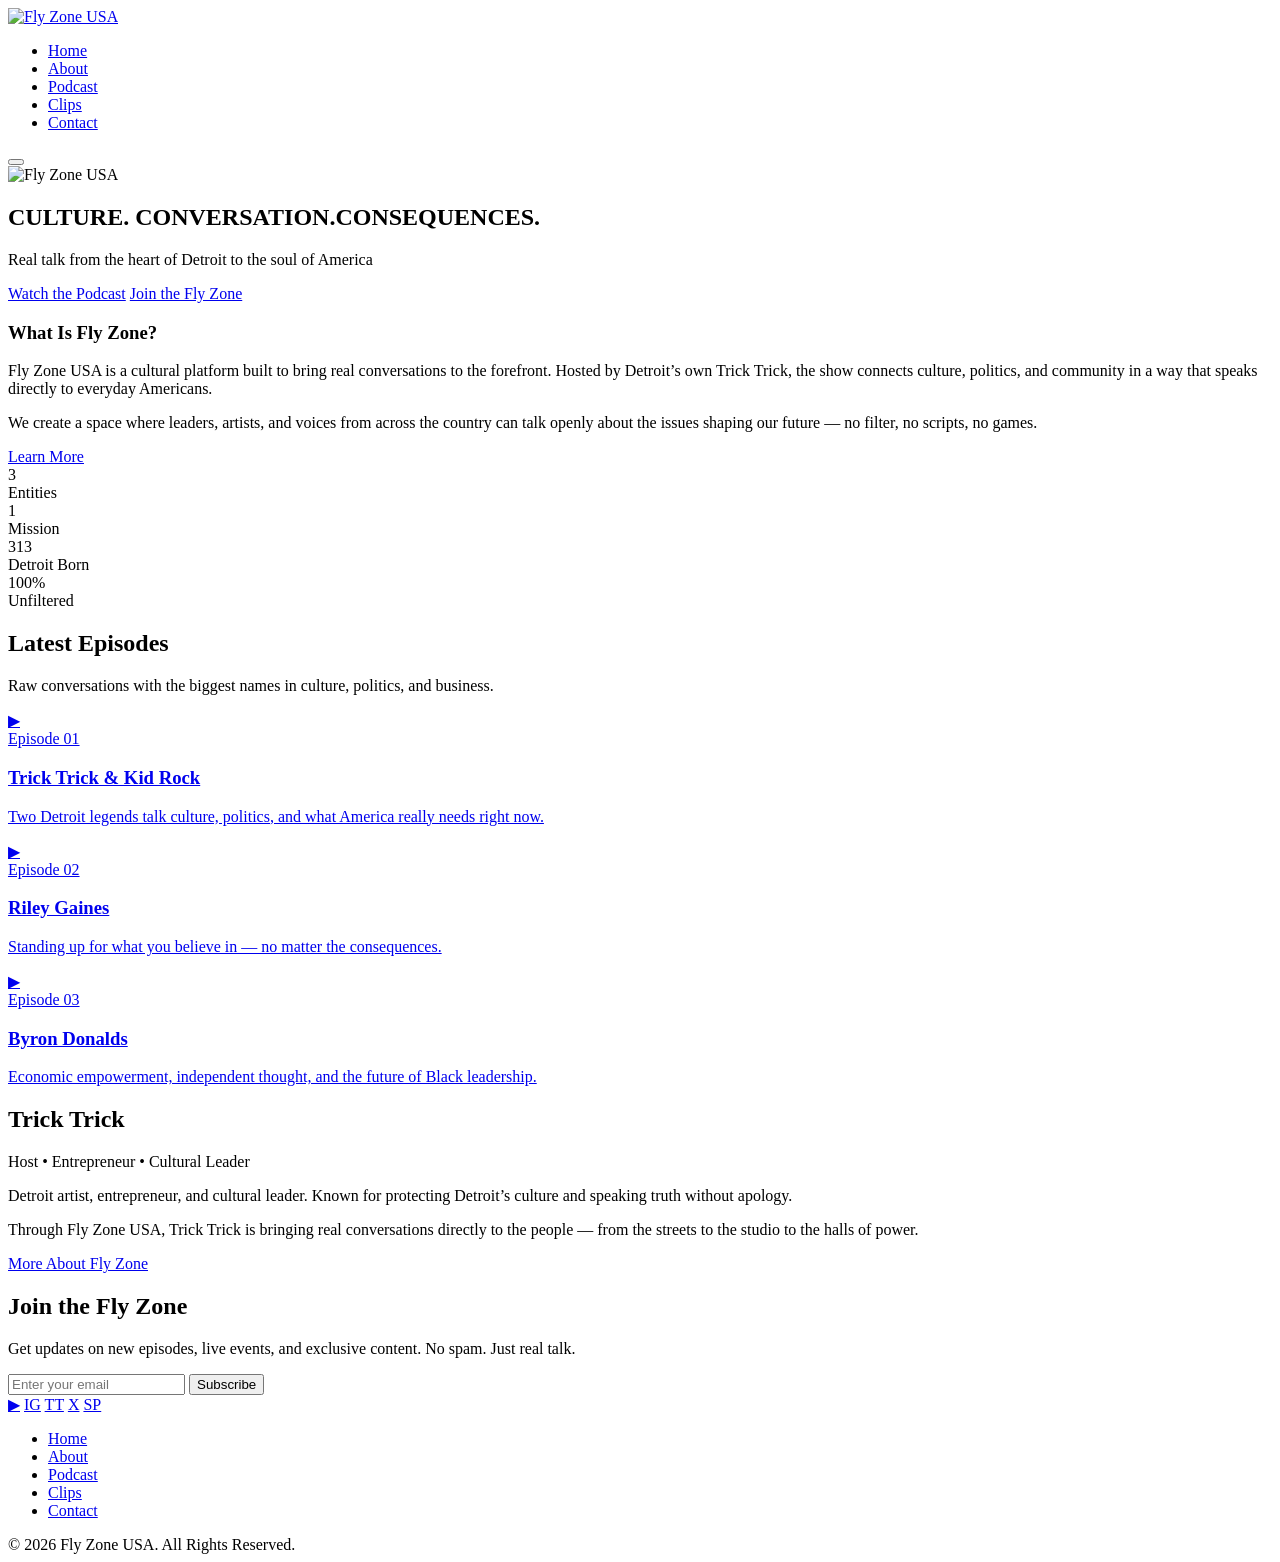
==== index.html @ d9780ea7 "Add initial HTML structure for Fly Zone USA" ====
<!DOCTYPE html>
<html lang="en">
<head>
  <meta charset="UTF-8">
  <meta name="viewport" content="width=device-width, initial-scale=1.0">
  <title>Fly Zone USA — Culture. Conversation. Consequences.</title>
  <meta name="description" content="Fly Zone USA is a media platform hosted by Detroit’s Trick Trick bringing real conversations about culture, politics, and opportunity to the people.">
  <link rel="stylesheet" href="styles.css">
  <link rel="icon" href="images/logo.png" type="image/png">
</head>
<body>
  <nav class="nav">
    <div class="nav-inner">
      <a href="index.html" class="nav-logo"><img src="images/logo.png" alt="Fly Zone USA"></a>
      <ul class="nav-links" id="navLinks">
        <li><a href="index.html" class="active">Home</a></li>
        <li><a href="about.html">About</a></li>
        <li><a href="podcast.html">Podcast</a></li>
        <li><a href="clips.html">Clips</a></li>
        <li><a href="contact.html">Contact</a></li>
      </ul>
      <button class="nav-toggle" id="navToggle" aria-label="Toggle menu"><span></span><span></span><span></span></button>
    </div>
  </nav>

  <section class="hero">
    <div class="hero-content">
      <img src="images/logo.png" alt="Fly Zone USA" class="hero-logo">
      <h1>CULTURE. CONVERSATION.<span class="accent">CONSEQUENCES.</span></h1>
      <p class="hero-sub">Real talk from the heart of Detroit to the soul of America</p>
      <div class="hero-buttons">
        <a href="podcast.html" class="btn btn-primary">Watch the Podcast</a>
        <a href="#join" class="btn btn-outline">Join the Fly Zone</a>
      </div>
    </div>
  </section>

  <div class="divider"></div>

  <section class="about-preview">
    <div class="section-inner">
      <div class="about-grid">
        <div class="about-text">
          <h3>What Is Fly Zone?</h3>
          <p>Fly Zone USA is a cultural platform built to bring real conversations to the forefront. Hosted by Detroit’s own Trick Trick, the show connects culture, politics, and community in a way that speaks directly to everyday Americans.</p>
          <p>We create a space where leaders, artists, and voices from across the country can talk openly about the issues shaping our future — no filter, no scripts, no games.</p>
          <a href="about.html" class="btn btn-outline" style="margin-top:1rem;">Learn More</a>
        </div>
        <div class="about-stats">
          <div class="stat-box"><div class="number">3</div><div class="label">Entities</div></div>
          <div class="stat-box"><div class="number">1</div><div class="label">Mission</div></div>
          <div class="stat-box"><div class="number">313</div><div class="label">Detroit Born</div></div>
          <div class="stat-box"><div class="number">100%</div><div class="label">Unfiltered</div></div>
        </div>
      </div>
    </div>
  </section>

  <div class="divider"></div>

  <section class="latest-episodes">
    <div class="section-inner">
      <div class="section-header">
        <h2>Latest Episodes</h2>
        <div class="line"></div>
        <p>Raw conversations with the biggest names in culture, politics, and business.</p>
      </div>
      <div class="episodes-grid">
        <a href="podcast.html" class="episode-card"><div class="episode-thumb"><div class="play-icon">&#9654;</div></div><div class="episode-info"><div class="ep-number">Episode 01</div><h3>Trick Trick &amp; Kid Rock</h3><p>Two Detroit legends talk culture, politics, and what America really needs right now.</p></div></a>
        <a href="podcast.html" class="episode-card"><div class="episode-thumb"><div class="play-icon">&#9654;</div></div><div class="episode-info"><div class="ep-number">Episode 02</div><h3>Riley Gaines</h3><p>Standing up for what you believe in — no matter the consequences.</p></div></a>
        <a href="podcast.html" class="episode-card"><div class="episode-thumb"><div class="play-icon">&#9654;</div></div><div class="episode-info"><div class="ep-number">Episode 03</div><h3>Byron Donalds</h3><p>Economic empowerment, independent thought, and the future of Black leadership.</p></div></a>
      </div>
    </div>
  </section>

  <div class="divider"></div>

  <section class="host-section">
    <div class="section-inner">
      <div class="host-grid">
        <div class="host-image"></div>
        <div class="host-info">
          <h2>Trick Trick</h2>
          <div class="host-title">Host &bull; Entrepreneur &bull; Cultural Leader</div>
          <p>Detroit artist, entrepreneur, and cultural leader. Known for protecting Detroit’s culture and speaking truth without apology.</p>
          <p>Through Fly Zone USA, Trick Trick is bringing real conversations directly to the people — from the streets to the studio to the halls of power.</p>
          <a href="about.html" class="btn btn-primary" style="margin-top:1rem;">More About Fly Zone</a>
        </div>
      </div>
    </div>
  </section>

  <div class="divider"></div>

  <section class="join-section" id="join">
    <div class="section-inner">
      <h2>Join the Fly Zone</h2>
      <p>Get updates on new episodes, live events, and exclusive content. No spam. Just real talk.</p>
      <form class="email-form" onsubmit="event.preventDefault(); alert('Welcome to the Fly Zone!');">
        <input type="email" placeholder="Enter your email" required>
        <button type="submit">Subscribe</button>
      </form>
      <div class="socials">
        <a href="#" class="social-icon" aria-label="YouTube">&#9654;</a>
        <a href="#" class="social-icon" aria-label="Instagram">IG</a>
        <a href="#" class="social-icon" aria-label="TikTok">TT</a>
        <a href="#" class="social-icon" aria-label="X">X</a>
        <a href="#" class="social-icon" aria-label="Spotify">SP</a>
      </div>
    </div>
  </section>

  <footer class="footer">
    <div class="footer-inner">
      <ul class="footer-links">
        <li><a href="index.html">Home</a></li>
        <li><a href="about.html">About</a></li>
        <li><a href="podcast.html">Podcast</a></li>
        <li><a href="clips.html">Clips</a></li>
        <li><a href="contact.html">Contact</a></li>
      </ul>
      <div class="footer-copy">&copy; 2026 Fly Zone USA. All Rights Reserved.</div>
    </div>
  </footer>

  <script>
    document.getElementById('navToggle').addEventListener('click', function() {
      document.getElementById('navLinks').classList.toggle('open');
    });
  </script>
</body>
</html>
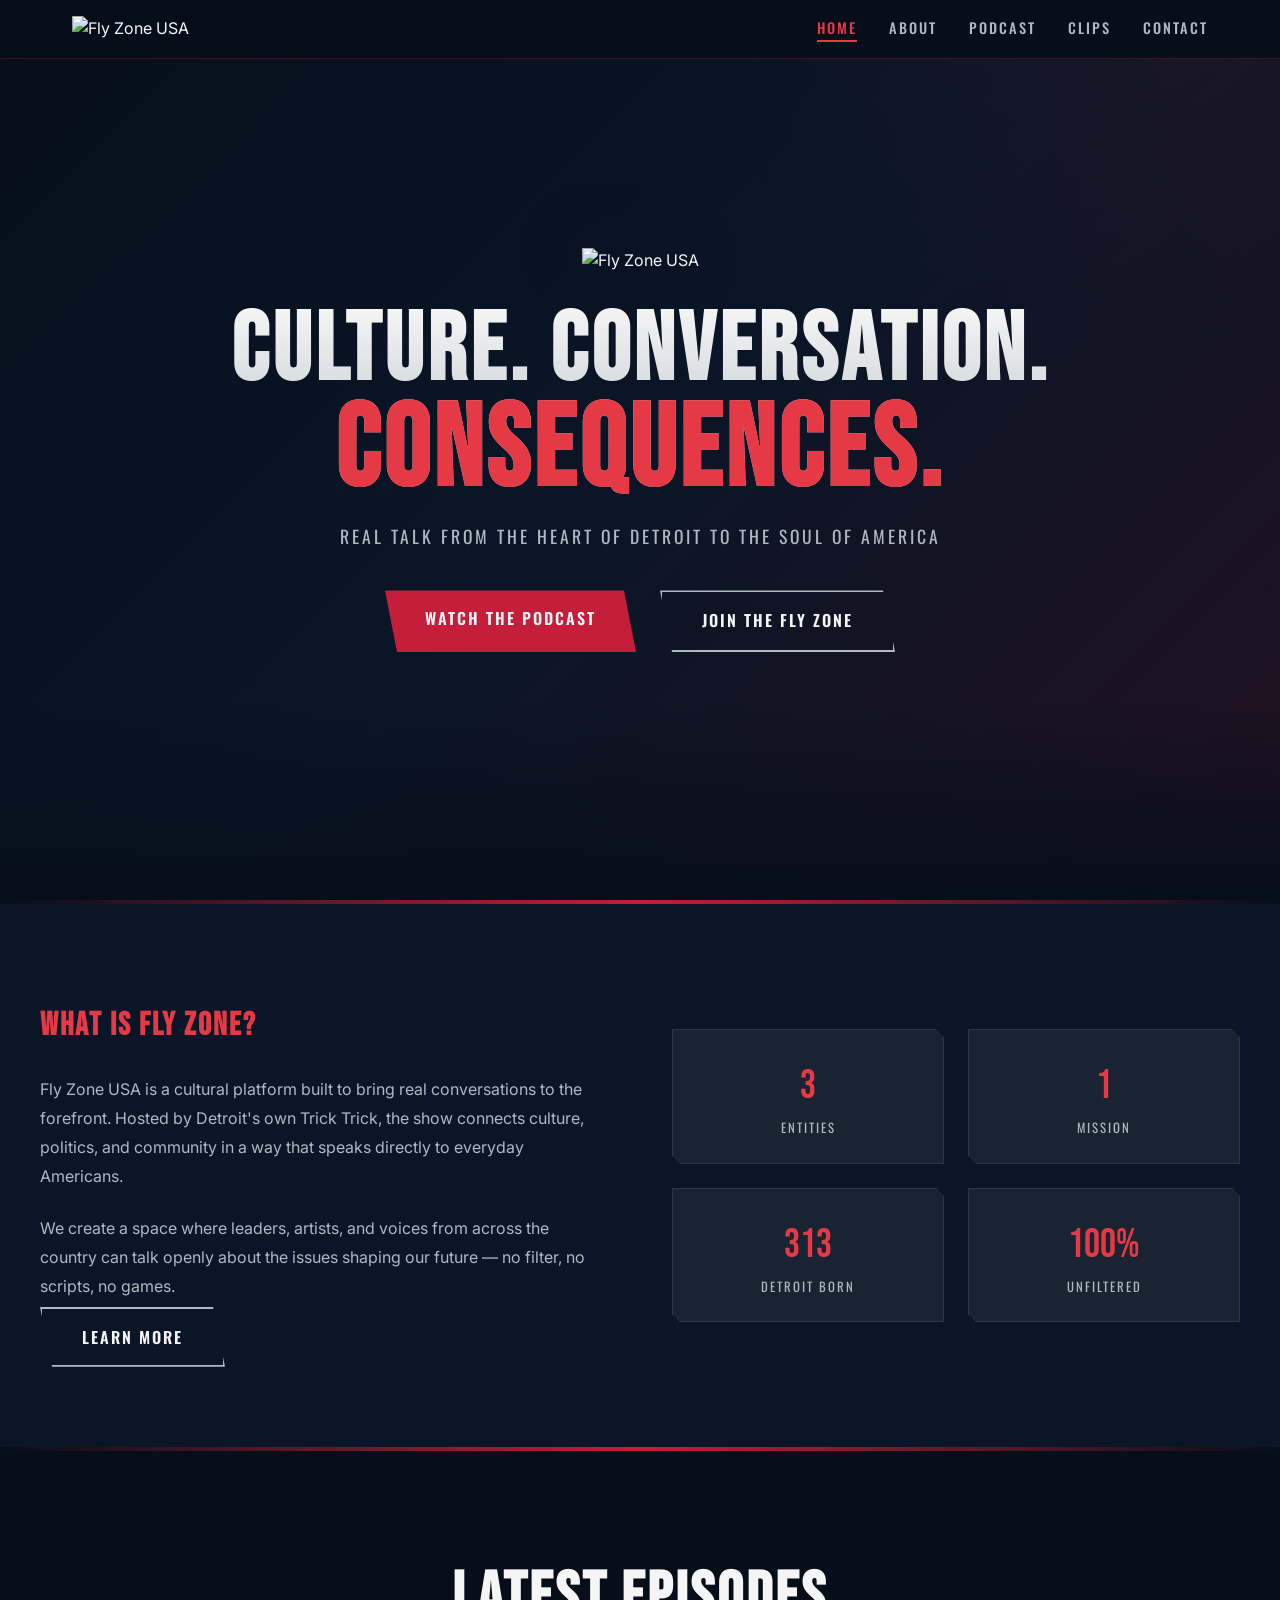
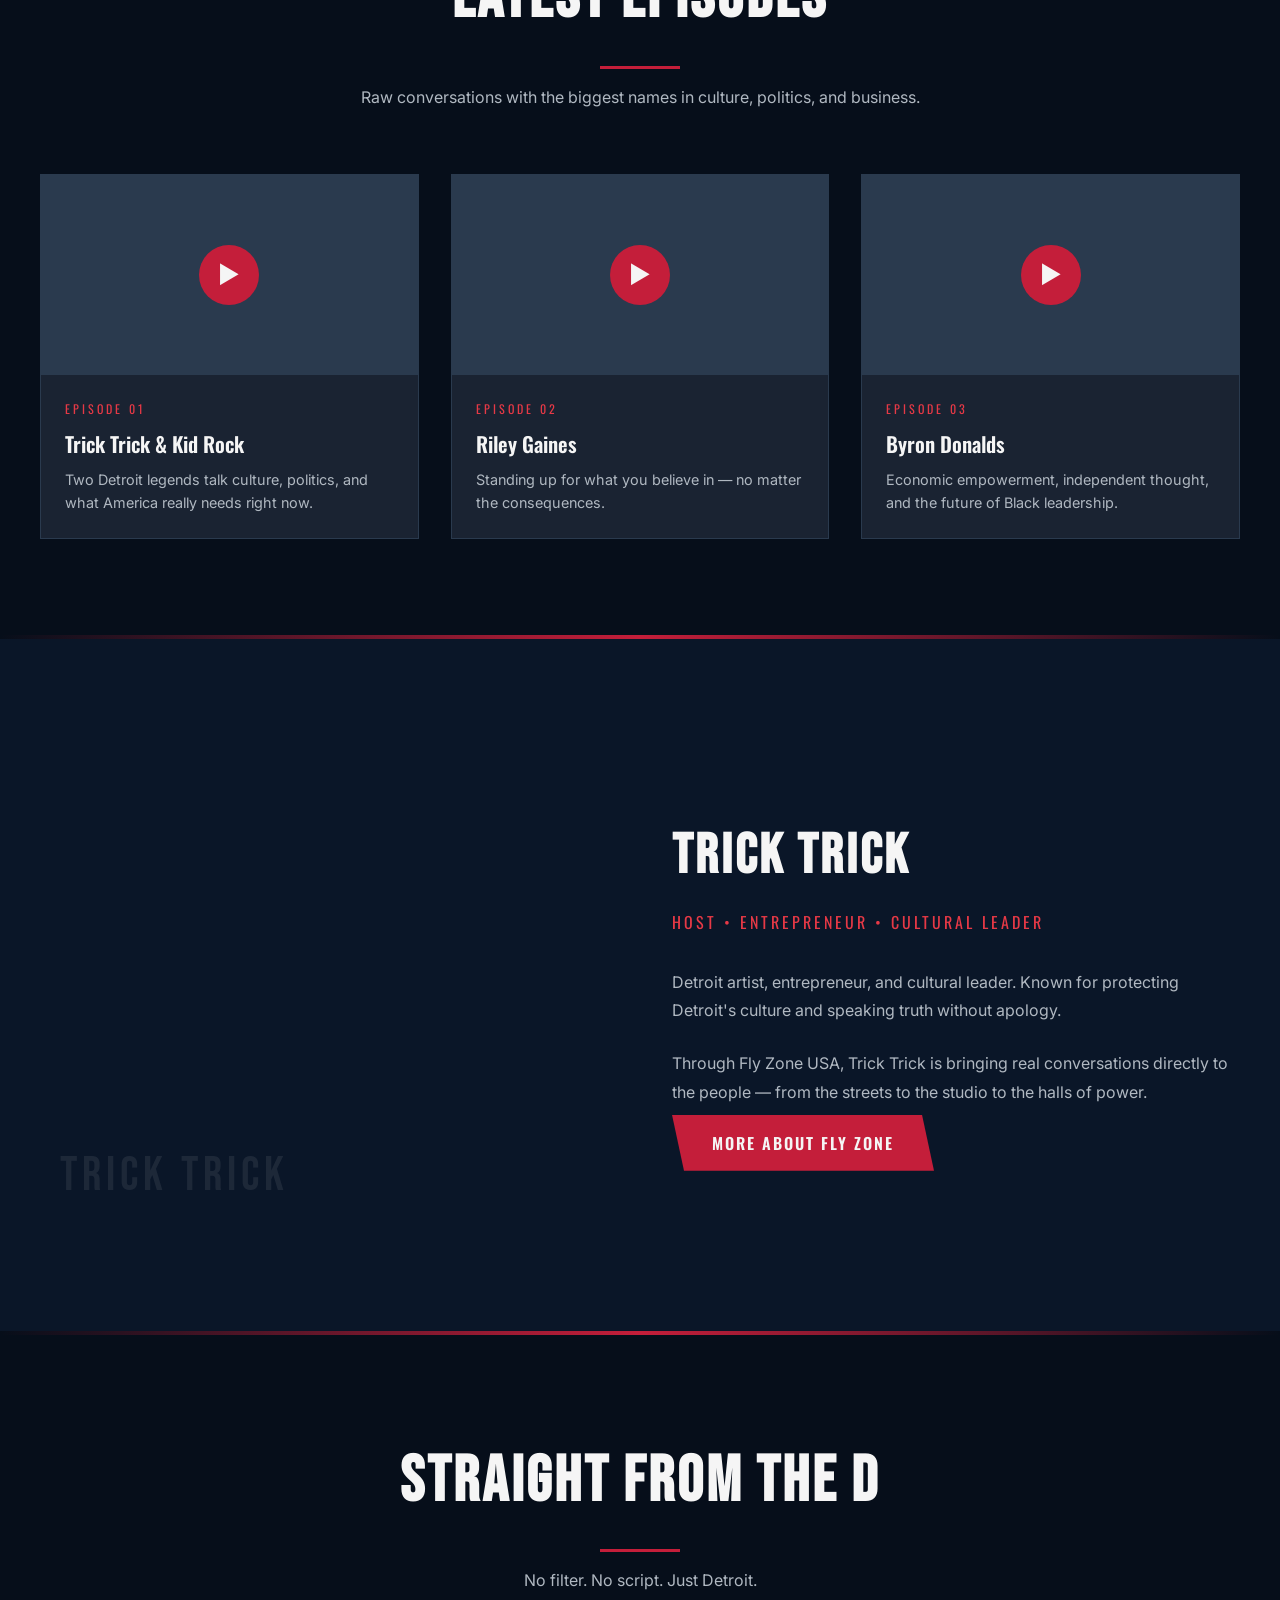
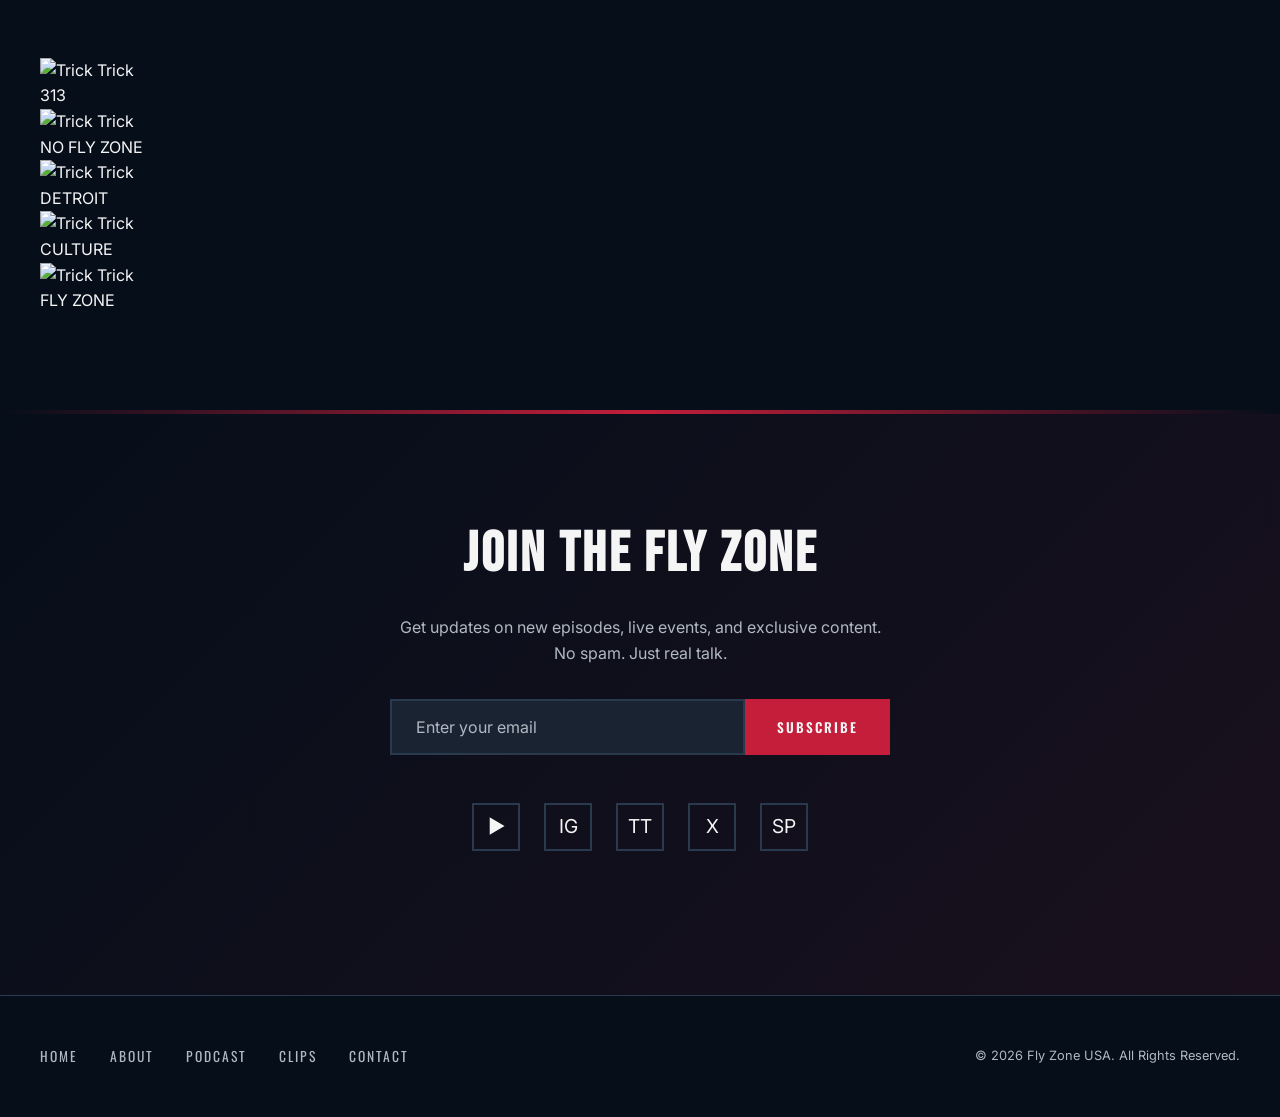
==== commit f7e1472c: "Fix HTML character encoding and structure" ====
--- a/index.html
+++ b/index.html
@@ -4,14 +4,18 @@
   <meta charset="UTF-8">
   <meta name="viewport" content="width=device-width, initial-scale=1.0">
   <title>Fly Zone USA — Culture. Conversation. Consequences.</title>
-  <meta name="description" content="Fly Zone USA is a media platform hosted by Detroit’s Trick Trick bringing real conversations about culture, politics, and opportunity to the people.">
+  <meta name="description" content="Fly Zone USA is a media platform hosted by Detroit's Trick Trick bringing real conversations about culture, politics, and opportunity to the people.">
   <link rel="stylesheet" href="styles.css">
   <link rel="icon" href="images/logo.png" type="image/png">
 </head>
 <body>
+
+  <!-- NAVIGATION -->
   <nav class="nav">
     <div class="nav-inner">
-      <a href="index.html" class="nav-logo"><img src="images/logo.png" alt="Fly Zone USA"></a>
+      <a href="index.html" class="nav-logo">
+        <img src="images/logo.png" alt="Fly Zone USA">
+      </a>
       <ul class="nav-links" id="navLinks">
         <li><a href="index.html" class="active">Home</a></li>
         <li><a href="about.html">About</a></li>
@@ -19,14 +23,20 @@
         <li><a href="clips.html">Clips</a></li>
         <li><a href="contact.html">Contact</a></li>
       </ul>
-      <button class="nav-toggle" id="navToggle" aria-label="Toggle menu"><span></span><span></span><span></span></button>
+      <button class="nav-toggle" id="navToggle" aria-label="Toggle menu">
+        <span></span><span></span><span></span>
+      </button>
     </div>
   </nav>
 
-  <section class="hero">
+  <!-- HERO -->
+  <section class="hero hero-photo">
     <div class="hero-content">
       <img src="images/logo.png" alt="Fly Zone USA" class="hero-logo">
-      <h1>CULTURE. CONVERSATION.<span class="accent">CONSEQUENCES.</span></h1>
+      <h1>
+        CULTURE. CONVERSATION.
+        <span class="accent">CONSEQUENCES.</span>
+      </h1>
       <p class="hero-sub">Real talk from the heart of Detroit to the soul of America</p>
       <div class="hero-buttons">
         <a href="podcast.html" class="btn btn-primary">Watch the Podcast</a>
@@ -37,27 +47,41 @@
 
   <div class="divider"></div>
 
+  <!-- ABOUT PREVIEW -->
   <section class="about-preview">
     <div class="section-inner">
       <div class="about-grid">
         <div class="about-text">
           <h3>What Is Fly Zone?</h3>
-          <p>Fly Zone USA is a cultural platform built to bring real conversations to the forefront. Hosted by Detroit’s own Trick Trick, the show connects culture, politics, and community in a way that speaks directly to everyday Americans.</p>
+          <p>Fly Zone USA is a cultural platform built to bring real conversations to the forefront. Hosted by Detroit's own Trick Trick, the show connects culture, politics, and community in a way that speaks directly to everyday Americans.</p>
           <p>We create a space where leaders, artists, and voices from across the country can talk openly about the issues shaping our future — no filter, no scripts, no games.</p>
           <a href="about.html" class="btn btn-outline" style="margin-top:1rem;">Learn More</a>
         </div>
         <div class="about-stats">
-          <div class="stat-box"><div class="number">3</div><div class="label">Entities</div></div>
-          <div class="stat-box"><div class="number">1</div><div class="label">Mission</div></div>
-          <div class="stat-box"><div class="number">313</div><div class="label">Detroit Born</div></div>
-          <div class="stat-box"><div class="number">100%</div><div class="label">Unfiltered</div></div>
-        </div>
-      </div>
-    </div>
-  </section>
-
-  <div class="divider"></div>
-
+          <div class="stat-box">
+            <div class="number">3</div>
+            <div class="label">Entities</div>
+          </div>
+          <div class="stat-box">
+            <div class="number">1</div>
+            <div class="label">Mission</div>
+          </div>
+          <div class="stat-box">
+            <div class="number">313</div>
+            <div class="label">Detroit Born</div>
+          </div>
+          <div class="stat-box">
+            <div class="number">100%</div>
+            <div class="label">Unfiltered</div>
+          </div>
+        </div>
+      </div>
+    </div>
+  </section>
+
+  <div class="divider"></div>
+
+  <!-- LATEST EPISODES -->
   <section class="latest-episodes">
     <div class="section-inner">
       <div class="section-header">
@@ -66,23 +90,51 @@
         <p>Raw conversations with the biggest names in culture, politics, and business.</p>
       </div>
       <div class="episodes-grid">
-        <a href="podcast.html" class="episode-card"><div class="episode-thumb"><div class="play-icon">&#9654;</div></div><div class="episode-info"><div class="ep-number">Episode 01</div><h3>Trick Trick &amp; Kid Rock</h3><p>Two Detroit legends talk culture, politics, and what America really needs right now.</p></div></a>
-        <a href="podcast.html" class="episode-card"><div class="episode-thumb"><div class="play-icon">&#9654;</div></div><div class="episode-info"><div class="ep-number">Episode 02</div><h3>Riley Gaines</h3><p>Standing up for what you believe in — no matter the consequences.</p></div></a>
-        <a href="podcast.html" class="episode-card"><div class="episode-thumb"><div class="play-icon">&#9654;</div></div><div class="episode-info"><div class="ep-number">Episode 03</div><h3>Byron Donalds</h3><p>Economic empowerment, independent thought, and the future of Black leadership.</p></div></a>
-      </div>
-    </div>
-  </section>
-
-  <div class="divider"></div>
-
+        <a href="podcast.html" class="episode-card">
+          <div class="episode-thumb">
+            <div class="play-icon">&#9654;</div>
+          </div>
+          <div class="episode-info">
+            <div class="ep-number">Episode 01</div>
+            <h3>Trick Trick &amp; Kid Rock</h3>
+            <p>Two Detroit legends talk culture, politics, and what America really needs right now.</p>
+          </div>
+        </a>
+        <a href="podcast.html" class="episode-card">
+          <div class="episode-thumb">
+            <div class="play-icon">&#9654;</div>
+          </div>
+          <div class="episode-info">
+            <div class="ep-number">Episode 02</div>
+            <h3>Riley Gaines</h3>
+            <p>Standing up for what you believe in — no matter the consequences.</p>
+          </div>
+        </a>
+        <a href="podcast.html" class="episode-card">
+          <div class="episode-thumb">
+            <div class="play-icon">&#9654;</div>
+          </div>
+          <div class="episode-info">
+            <div class="ep-number">Episode 03</div>
+            <h3>Byron Donalds</h3>
+            <p>Economic empowerment, independent thought, and the future of Black leadership.</p>
+          </div>
+        </a>
+      </div>
+    </div>
+  </section>
+
+  <div class="divider"></div>
+
+  <!-- MEET THE HOST -->
   <section class="host-section">
     <div class="section-inner">
       <div class="host-grid">
-        <div class="host-image"></div>
+        <div class="host-image" style="background-image: url('images/trick-trick-main.jpg');"></div>
         <div class="host-info">
           <h2>Trick Trick</h2>
           <div class="host-title">Host &bull; Entrepreneur &bull; Cultural Leader</div>
-          <p>Detroit artist, entrepreneur, and cultural leader. Known for protecting Detroit’s culture and speaking truth without apology.</p>
+          <p>Detroit artist, entrepreneur, and cultural leader. Known for protecting Detroit's culture and speaking truth without apology.</p>
           <p>Through Fly Zone USA, Trick Trick is bringing real conversations directly to the people — from the streets to the studio to the halls of power.</p>
           <a href="about.html" class="btn btn-primary" style="margin-top:1rem;">More About Fly Zone</a>
         </div>
@@ -92,6 +144,47 @@
 
   <div class="divider"></div>
 
+  <!-- PHOTO WALL — RAW DETROIT -->
+  <section class="photo-wall-section">
+    <div class="section-inner">
+      <div class="section-header">
+        <h2>Straight From the D</h2>
+        <div class="line"></div>
+        <p>No filter. No script. Just Detroit.</p>
+      </div>
+      <div class="photo-wall">
+        <div class="photo-frame photo-frame-lg">
+          <img src="images/trick-trick-1.jpg" alt="Trick Trick">
+          <div class="photo-overlay"></div>
+          <span class="photo-tag">313</span>
+        </div>
+        <div class="photo-frame photo-frame-tall">
+          <img src="images/trick-trick-2.jpg" alt="Trick Trick">
+          <div class="photo-overlay"></div>
+          <span class="photo-tag">NO FLY ZONE</span>
+        </div>
+        <div class="photo-frame">
+          <img src="images/trick-trick-3.jpg" alt="Trick Trick">
+          <div class="photo-overlay"></div>
+          <span class="photo-tag">DETROIT</span>
+        </div>
+        <div class="photo-frame">
+          <img src="images/trick-trick-4.jpg" alt="Trick Trick">
+          <div class="photo-overlay"></div>
+          <span class="photo-tag">CULTURE</span>
+        </div>
+        <div class="photo-frame photo-frame-wide">
+          <img src="images/trick-trick-5.jpg" alt="Trick Trick">
+          <div class="photo-overlay"></div>
+          <span class="photo-tag">FLY ZONE</span>
+        </div>
+      </div>
+    </div>
+  </section>
+
+  <div class="divider"></div>
+
+  <!-- JOIN THE FLY ZONE -->
   <section class="join-section" id="join">
     <div class="section-inner">
       <h2>Join the Fly Zone</h2>
@@ -100,6 +193,7 @@
         <input type="email" placeholder="Enter your email" required>
         <button type="submit">Subscribe</button>
       </form>
+
       <div class="socials">
         <a href="#" class="social-icon" aria-label="YouTube">&#9654;</a>
         <a href="#" class="social-icon" aria-label="Instagram">IG</a>
@@ -110,6 +204,7 @@
     </div>
   </section>
 
+  <!-- FOOTER -->
   <footer class="footer">
     <div class="footer-inner">
       <ul class="footer-links">
@@ -128,5 +223,6 @@
       document.getElementById('navLinks').classList.toggle('open');
     });
   </script>
+
 </body>
 </html>
--- a/styles.css
+++ b/styles.css
@@ -0,0 +1,127 @@
+@import url('https://fonts.googleapis.com/css2?family=Bebas+Neue&family=Oswald:wght@400;500;600;700&family=Inter:wght@300;400;500;600&display=swap');
+*,*::before,*::after{margin:0;padding:0;box-sizing:border-box}
+:root{--navy:#0a1628;--deep-navy:#060e1a;--red:#c41e3a;--bright-red:#e63946;--white:#f5f5f5;--silver:#b0b8c1;--dark-gray:#1a2332;--mid-gray:#2a3a4e}
+html{scroll-behavior:smooth}
+body{font-family:'Inter',sans-serif;background:var(--deep-navy);color:var(--white);line-height:1.6;overflow-x:hidden}
+a{color:inherit;text-decoration:none}
+img{max-width:100%;height:auto}
+.nav{position:fixed;top:0;left:0;width:100%;z-index:999;background:rgba(6,14,26,0.95);backdrop-filter:blur(10px);border-bottom:1px solid rgba(196,30,58,0.3)}
+.nav-inner{max-width:1200px;margin:0 auto;padding:1rem 2rem;display:flex;justify-content:space-between;align-items:center}
+.nav-logo img{height:50px}
+.nav-links{display:flex;gap:2rem;list-style:none}
+.nav-links a{font-family:'Oswald',sans-serif;font-size:0.9rem;font-weight:500;text-transform:uppercase;letter-spacing:2px;color:var(--silver);transition:color 0.3s;position:relative}
+.nav-links a:hover,.nav-links a.active{color:var(--bright-red)}
+.nav-links a::after{content:'';position:absolute;bottom:-4px;left:0;width:0;height:2px;background:var(--bright-red);transition:width 0.3s}
+.nav-links a:hover::after,.nav-links a.active::after{width:100%}
+.nav-toggle{display:none;flex-direction:column;gap:5px;cursor:pointer;background:none;border:none;padding:5px}
+.nav-toggle span{display:block;width:28px;height:2px;background:var(--white);transition:all 0.3s}
+.hero{min-height:100vh;display:flex;align-items:center;justify-content:center;text-align:center;position:relative;overflow:hidden;background:linear-gradient(135deg,rgba(6,14,26,0.97) 0%,rgba(10,22,40,0.92) 50%,rgba(196,30,58,0.15) 100%),var(--deep-navy)}
+.hero::before{content:'';position:absolute;top:-50%;right:-20%;width:800px;height:800px;background:radial-gradient(circle,rgba(196,30,58,0.08) 0%,transparent 70%);pointer-events:none}
+.hero::after{content:'';position:absolute;bottom:0;left:0;width:100%;height:200px;background:linear-gradient(to top,var(--deep-navy),transparent);pointer-events:none}
+.hero-content{position:relative;z-index:2;max-width:900px;padding:2rem}
+.hero-logo{width:280px;margin:0 auto 2rem;filter:drop-shadow(0 0 40px rgba(196,30,58,0.3));animation:logoGlow 3s ease-in-out infinite alternate}
+@keyframes logoGlow{from{filter:drop-shadow(0 0 20px rgba(196,30,58,0.2))}to{filter:drop-shadow(0 0 50px rgba(196,30,58,0.4))}}
+.hero h1{font-family:'Bebas Neue',sans-serif;font-size:clamp(3rem,8vw,6rem);line-height:0.95;letter-spacing:4px;margin-bottom:1rem;background:linear-gradient(180deg,var(--white) 0%,var(--silver) 100%);-webkit-background-clip:text;-webkit-text-fill-color:transparent;background-clip:text}
+.hero h1 .accent{-webkit-text-fill-color:var(--bright-red);display:block;font-size:1.2em}
+.hero-sub{font-family:'Oswald',sans-serif;font-size:1.1rem;color:var(--silver);letter-spacing:3px;text-transform:uppercase;margin-bottom:2.5rem}
+.hero-buttons{display:flex;gap:1.5rem;justify-content:center;flex-wrap:wrap}
+.btn{font-family:'Oswald',sans-serif;font-size:1rem;font-weight:600;text-transform:uppercase;letter-spacing:2px;padding:1rem 2.5rem;border:none;cursor:pointer;transition:all 0.3s;position:relative;overflow:hidden}
+.btn-primary{background:var(--red);color:var(--white);clip-path:polygon(0 0,calc(100% - 12px) 0,100% 100%,12px 100%)}
+.btn-primary:hover{background:var(--bright-red);transform:translateY(-2px);box-shadow:0 8px 30px rgba(196,30,58,0.4)}
+.btn-outline{background:transparent;color:var(--white);border:2px solid var(--silver);clip-path:polygon(0 0,calc(100% - 12px) 0,100% 100%,12px 100%)}
+.btn-outline:hover{border-color:var(--bright-red);color:var(--bright-red);transform:translateY(-2px)}
+section{padding:6rem 2rem;position:relative}
+.section-inner{max-width:1200px;margin:0 auto}
+.section-header{text-align:center;margin-bottom:4rem}
+.section-header h2{font-family:'Bebas Neue',sans-serif;font-size:clamp(2.5rem,5vw,4rem);letter-spacing:3px;margin-bottom:0.5rem}
+.section-header .line{width:80px;height:3px;background:var(--red);margin:1rem auto}
+.section-header p{color:var(--silver);max-width:600px;margin:0 auto}
+.divider{width:100%;height:4px;background:linear-gradient(90deg,transparent,var(--red),transparent)}
+.about-preview{background:var(--navy)}
+.about-grid{display:grid;grid-template-columns:1fr 1fr;gap:4rem;align-items:center}
+.about-text h3{font-family:'Bebas Neue',sans-serif;font-size:2rem;letter-spacing:2px;margin-bottom:1.5rem;color:var(--bright-red)}
+.about-text p{color:var(--silver);margin-bottom:1.5rem;line-height:1.8}
+.about-stats{display:grid;grid-template-columns:repeat(2,1fr);gap:1.5rem}
+.stat-box{background:var(--dark-gray);border:1px solid var(--mid-gray);padding:1.5rem;text-align:center;clip-path:polygon(0 0,calc(100% - 8px) 0,100% 8px,100% 100%,8px 100%,0 calc(100% - 8px))}
+.stat-box .number{font-family:'Bebas Neue',sans-serif;font-size:2.5rem;color:var(--bright-red)}
+.stat-box .label{font-family:'Oswald',sans-serif;font-size:0.8rem;text-transform:uppercase;letter-spacing:2px;color:var(--silver)}
+.latest-episodes{background:var(--deep-navy)}
+.episodes-grid{display:grid;grid-template-columns:repeat(auto-fit,minmax(340px,1fr));gap:2rem}
+.episode-card{background:var(--dark-gray);border:1px solid var(--mid-gray);overflow:hidden;transition:all 0.3s;position:relative}
+.episode-card:hover{transform:translateY(-4px);border-color:var(--red);box-shadow:0 12px 40px rgba(0,0,0,0.5)}
+.episode-thumb{width:100%;height:200px;background:var(--mid-gray);display:flex;align-items:center;justify-content:center;position:relative;overflow:hidden}
+.episode-thumb .play-icon{width:60px;height:60px;border-radius:50%;background:var(--red);display:flex;align-items:center;justify-content:center;font-size:1.5rem;transition:transform 0.3s}
+.episode-card:hover .play-icon{transform:scale(1.1)}
+.episode-info{padding:1.5rem}
+.episode-info .ep-number{font-family:'Oswald',sans-serif;font-size:0.75rem;text-transform:uppercase;letter-spacing:3px;color:var(--bright-red);margin-bottom:0.5rem}
+.episode-info h3{font-family:'Oswald',sans-serif;font-size:1.3rem;font-weight:600;margin-bottom:0.5rem}
+.episode-info p{font-size:0.9rem;color:var(--silver)}
+.host-section{background:var(--navy);overflow:hidden}
+.host-grid{display:grid;grid-template-columns:1fr 1fr;gap:4rem;align-items:center}
+.host-image{width:100%;height:500px;background:linear-gradient(135deg,var(--dark-gray),var(--mid-gray));position:relative;overflow:hidden;clip-path:polygon(0 0,100% 0,100% calc(100% - 30px),calc(100% - 30px) 100%,0 100%)}
+.host-image::after{content:'TRICK TRICK';position:absolute;bottom:20px;left:20px;font-family:'Bebas Neue',sans-serif;font-size:3rem;color:rgba(255,255,255,0.08);letter-spacing:5px}
+.host-info h2{font-family:'Bebas Neue',sans-serif;font-size:3.5rem;letter-spacing:3px;margin-bottom:0.5rem}
+.host-info .host-title{font-family:'Oswald',sans-serif;font-size:1rem;text-transform:uppercase;letter-spacing:3px;color:var(--bright-red);margin-bottom:2rem}
+.host-info p{color:var(--silver);line-height:1.8;margin-bottom:1.5rem}
+.join-section{background:linear-gradient(135deg,var(--deep-navy) 0%,rgba(196,30,58,0.1) 100%);text-align:center}
+.join-section h2{font-family:'Bebas Neue',sans-serif;font-size:3.5rem;letter-spacing:3px;margin-bottom:1rem}
+.join-section p{color:var(--silver);margin-bottom:2rem;max-width:500px;margin-left:auto;margin-right:auto}
+.email-form{display:flex;gap:0;max-width:500px;margin:0 auto}
+.email-form input{flex:1;padding:1rem 1.5rem;background:var(--dark-gray);border:2px solid var(--mid-gray);color:var(--white);font-family:'Inter',sans-serif;font-size:1rem;outline:none;transition:border-color 0.3s}
+.email-form input:focus{border-color:var(--red)}
+.email-form input::placeholder{color:var(--silver)}
+.email-form button{padding:1rem 2rem;background:var(--red);color:var(--white);font-family:'Oswald',sans-serif;font-weight:600;text-transform:uppercase;letter-spacing:2px;border:none;cursor:pointer;transition:background 0.3s}
+.email-form button:hover{background:var(--bright-red)}
+.socials{display:flex;gap:1.5rem;justify-content:center;padding:3rem 0}
+.social-icon{width:48px;height:48px;border:2px solid var(--mid-gray);display:flex;align-items:center;justify-content:center;transition:all 0.3s;font-size:1.2rem}
+.social-icon:hover{border-color:var(--bright-red);color:var(--bright-red);transform:translateY(-3px)}
+.footer{background:var(--deep-navy);border-top:1px solid var(--mid-gray);padding:3rem 2rem}
+.footer-inner{max-width:1200px;margin:0 auto;display:flex;justify-content:space-between;align-items:center;flex-wrap:wrap;gap:2rem}
+.footer-links{display:flex;gap:2rem;list-style:none}
+.footer-links a{font-family:'Oswald',sans-serif;font-size:0.85rem;text-transform:uppercase;letter-spacing:2px;color:var(--silver);transition:color 0.3s}
+.footer-links a:hover{color:var(--bright-red)}
+.footer-copy{font-size:0.8rem;color:var(--silver)}
+.page-header{padding:10rem 2rem 4rem;text-align:center;background:linear-gradient(180deg,rgba(196,30,58,0.1) 0%,var(--deep-navy) 100%),var(--navy)}
+.page-header h1{font-family:'Bebas Neue',sans-serif;font-size:clamp(3rem,6vw,5rem);letter-spacing:4px}
+.page-header .line{width:80px;height:3px;background:var(--red);margin:1rem auto}
+.content-block{max-width:800px;margin:0 auto;padding:4rem 2rem}
+.content-block h2{font-family:'Bebas Neue',sans-serif;font-size:2.5rem;letter-spacing:2px;margin-bottom:1.5rem;color:var(--bright-red)}
+.content-block p{color:var(--silver);line-height:1.9;margin-bottom:1.5rem}
+.ecosystem-grid{display:grid;grid-template-columns:repeat(auto-fit,minmax(300px,1fr));gap:2rem;margin-top:3rem}
+.eco-card{background:var(--dark-gray);border:1px solid var(--mid-gray);padding:2.5rem;position:relative;overflow:hidden;transition:all 0.3s}
+.eco-card:hover{border-color:var(--red)}
+.eco-card::before{content:'';position:absolute;top:0;left:0;width:4px;height:100%;background:var(--red)}
+.eco-card h3{font-family:'Oswald',sans-serif;font-size:1.3rem;font-weight:600;text-transform:uppercase;letter-spacing:2px;margin-bottom:0.5rem}
+.eco-card .card-type{font-family:'Oswald',sans-serif;font-size:0.75rem;text-transform:uppercase;letter-spacing:3px;color:var(--bright-red);margin-bottom:1rem}
+.eco-card p{color:var(--silver);font-size:0.95rem;line-height:1.7}
+.podcast-list{max-width:900px;margin:0 auto}
+.podcast-episode{display:grid;grid-template-columns:200px 1fr;gap:2rem;padding:2rem 0;border-bottom:1px solid var(--mid-gray);align-items:center;transition:all 0.3s}
+.podcast-episode:hover{background:rgba(255,255,255,0.02);padding-left:1rem}
+.podcast-thumb{width:200px;height:120px;background:var(--dark-gray);display:flex;align-items:center;justify-content:center;font-family:'Bebas Neue',sans-serif;font-size:2rem;color:var(--mid-gray)}
+.podcast-details .ep-tag{font-family:'Oswald',sans-serif;font-size:0.7rem;text-transform:uppercase;letter-spacing:3px;color:var(--bright-red)}
+.podcast-details h3{font-family:'Oswald',sans-serif;font-size:1.4rem;font-weight:600;margin:0.3rem 0}
+.podcast-details p{color:var(--silver);font-size:0.9rem;margin-bottom:1rem}
+.watch-btn{display:inline-block;font-family:'Oswald',sans-serif;font-size:0.8rem;text-transform:uppercase;letter-spacing:2px;color:var(--bright-red);border:1px solid var(--bright-red);padding:0.5rem 1.5rem;transition:all 0.3s}
+.watch-btn:hover{background:var(--bright-red);color:var(--white)}
+.clips-grid{display:grid;grid-template-columns:repeat(auto-fit,minmax(300px,1fr));gap:1.5rem}
+.clip-card{background:var(--dark-gray);border:1px solid var(--mid-gray);overflow:hidden;transition:all 0.3s}
+.clip-card:hover{border-color:var(--red);transform:translateY(-4px)}
+.clip-thumb{height:180px;background:var(--mid-gray);display:flex;align-items:center;justify-content:center;position:relative}
+.clip-thumb .play-icon{width:50px;height:50px;border-radius:50%;background:rgba(196,30,58,0.9);display:flex;align-items:center;justify-content:center}
+.clip-category{position:absolute;top:10px;left:10px;font-family:'Oswald',sans-serif;font-size:0.65rem;text-transform:uppercase;letter-spacing:2px;background:var(--red);padding:0.3rem 0.8rem;color:var(--white)}
+.clip-info{padding:1.2rem}
+.clip-info h3{font-family:'Oswald',sans-serif;font-size:1.1rem;margin-bottom:0.3rem}
+.clip-info .clip-date{font-size:0.8rem;color:var(--silver)}
+.contact-grid{display:grid;grid-template-columns:1fr 1fr;gap:4rem;max-width:1000px;margin:0 auto}
+.contact-form input,.contact-form textarea{width:100%;padding:1rem;background:var(--dark-gray);border:2px solid var(--mid-gray);color:var(--white);font-family:'Inter',sans-serif;font-size:1rem;margin-bottom:1rem;outline:none;transition:border-color 0.3s}
+.contact-form input:focus,.contact-form textarea:focus{border-color:var(--red)}
+.contact-form textarea{height:180px;resize:vertical}
+.contact-form input::placeholder,.contact-form textarea::placeholder{color:var(--silver)}
+.contact-info h3{font-family:'Bebas Neue',sans-serif;font-size:2rem;letter-spacing:2px;margin-bottom:2rem;color:var(--bright-red)}
+.contact-item{padding:1.5rem 0;border-bottom:1px solid var(--mid-gray)}
+.contact-item h4{font-family:'Oswald',sans-serif;font-size:0.85rem;text-transform:uppercase;letter-spacing:2px;color:var(--bright-red);margin-bottom:0.3rem}
+.contact-item p{color:var(--silver)}
+.filter-tabs{display:flex;gap:1rem;justify-content:center;margin-bottom:3rem;flex-wrap:wrap}
+.filter-tab{font-family:'Oswald',sans-serif;font-size:0.85rem;text-transform:uppercase;letter-spacing:2px;padding:0.6rem 1.5rem;border:1px solid var(--mid-gray);background:transparent;color:var(--silver);cursor:pointer;transition:all 0.3s}
+.filter-tab:hover,.filter-tab.active{border-color:var(--red);color:var(--white);background:rgba(196,30,58,0.15)}
+@media(max-width:768px){.nav-links{display:none;position:absolute;top:100%;left:0;width:100%;flex-direction:column;background:rgba(6,14,26,0.98);padding:2rem;gap:1.5rem;border-bottom:2px solid var(--red)}.nav-links.open{display:flex}.nav-toggle{display:flex}.about-grid,.host-grid,.contact-grid{grid-template-columns:1fr}.podcast-episode{grid-template-columns:1fr}.podcast-thumb{width:100%}.hero-logo{width:200px}.hero-buttons{flex-direction:column;align-items:center}.footer-inner{flex-direction:column;text-align:center}.footer-links{flex-wrap:wrap;justify-content:center}.email-form{flex-direction:column}}
